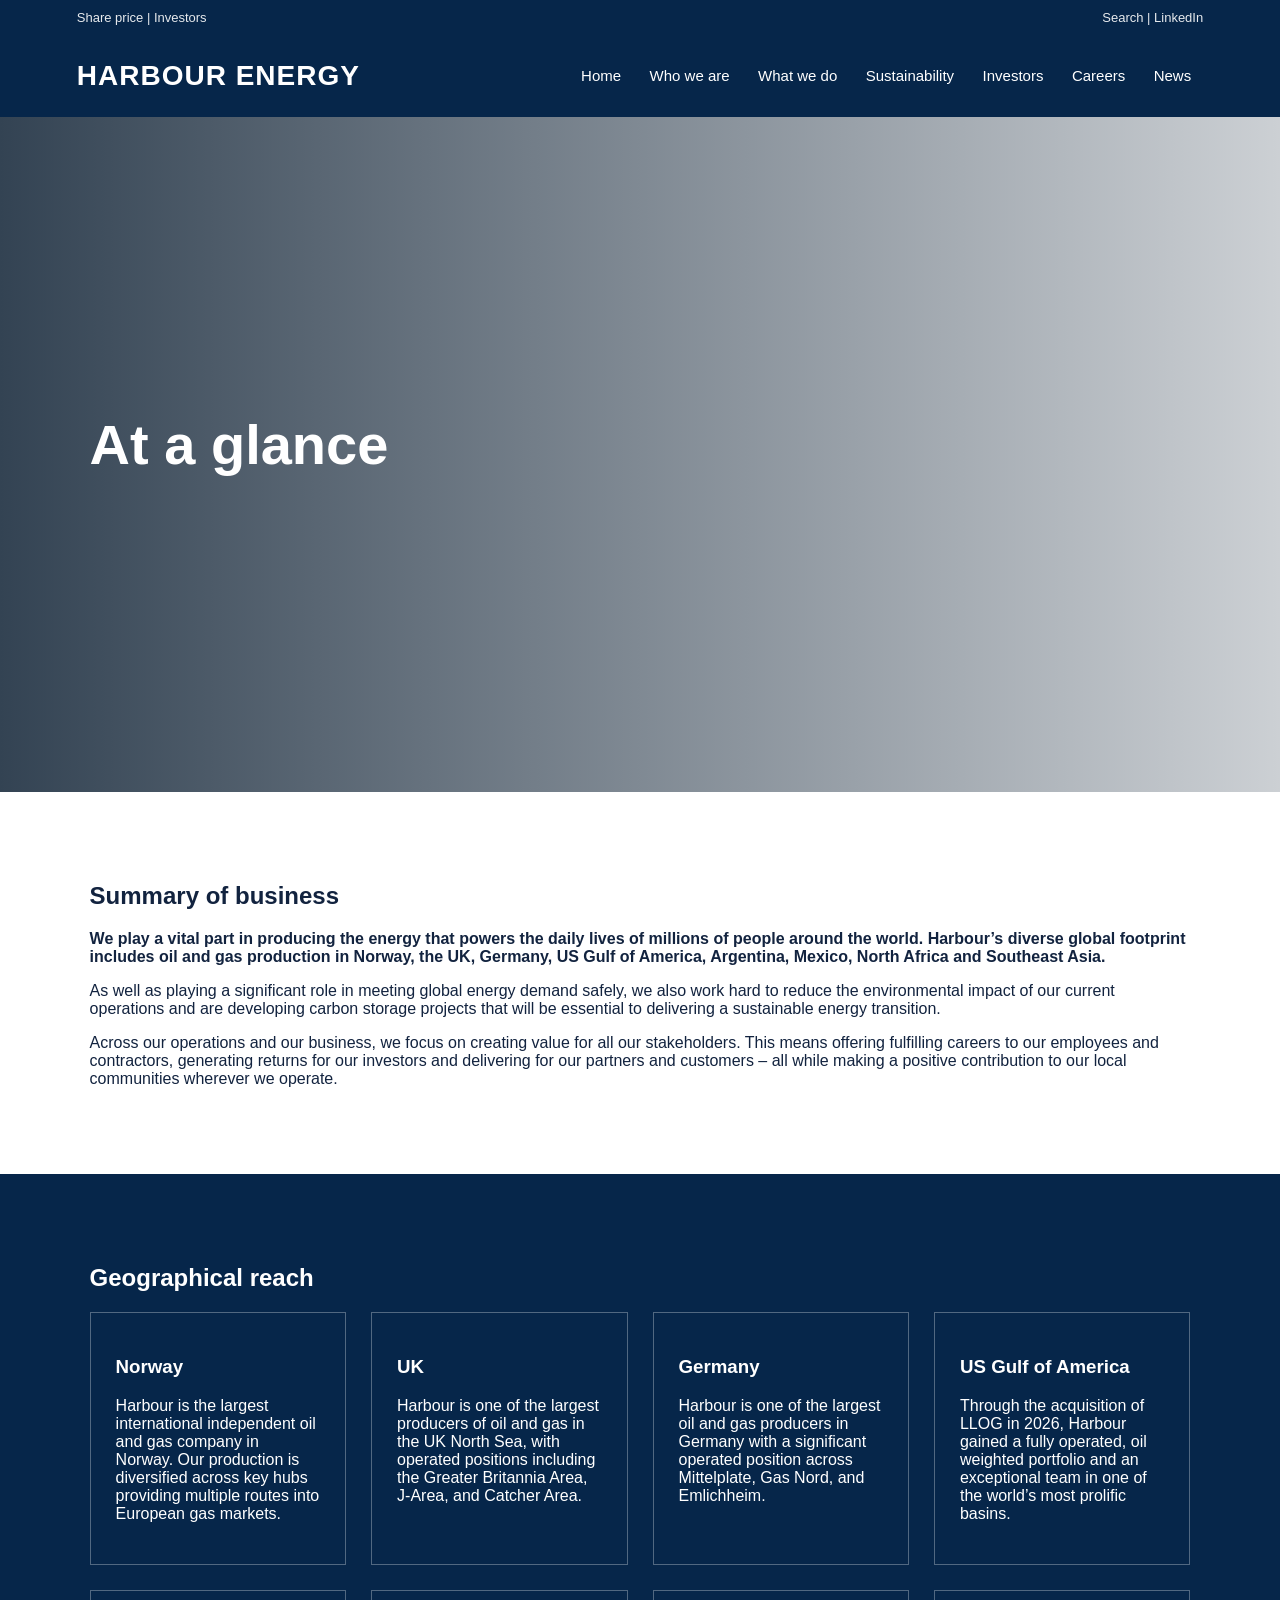
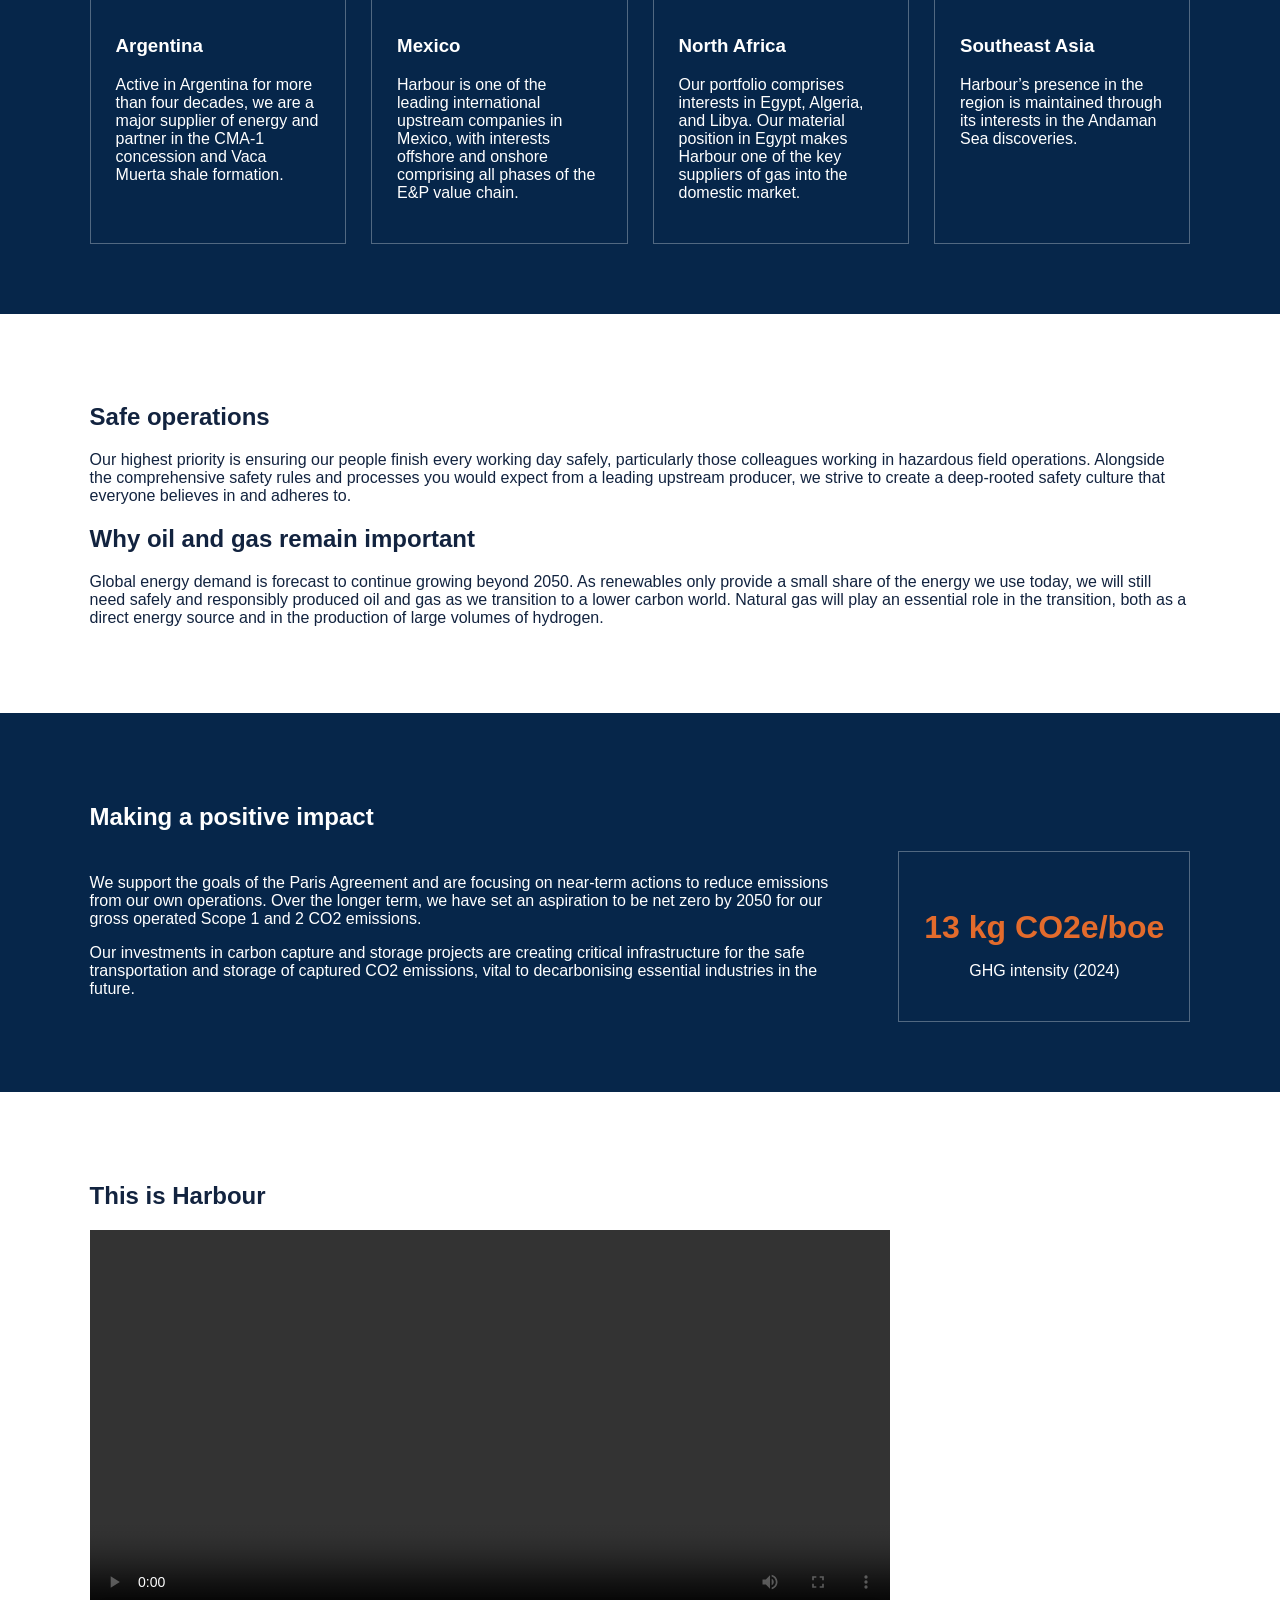
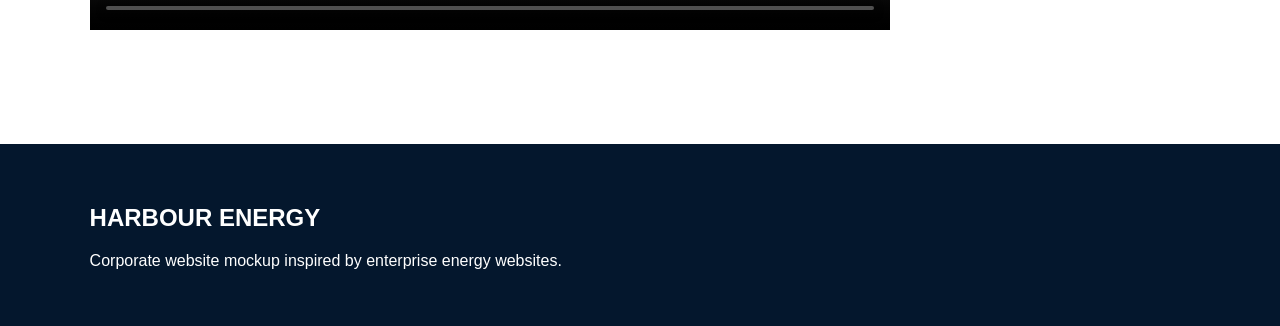
==== at-a-glance.html @ bc2ce564 "Create at-a-glance.html" ====
<!DOCTYPE html>
<html lang="en">
<head>
  <meta charset="UTF-8">
  <meta name="viewport" content="width=device-width, initial-scale=1.0">
  <title>At a glance - Harbour Energy</title>
  <link rel="stylesheet" href="style.css">
</head>

<body>

  <header>
    <div class="top">
      <div>Share price | Investors</div>
      <div>Search | LinkedIn</div>
    </div>
    <div class="nav">
      <div class="logo">HARBOUR ENERGY</div>
      <nav>
        <a href="index.html">Home</a>
        <a href="who-we-are.html">Who we are</a>
        <a href="#">What we do</a>
        <a href="#">Sustainability</a>
        <a href="#">Investors</a>
        <a href="#">Careers</a>
        <a href="#">News</a>
      </nav>
    </div>
  </header>

  <div class="hero">
    <div>
      <h1>At a glance</h1>
    </div>
  </div>

  <section>
    <h2>Summary of business</h2>
    <p><strong>We play a vital part in producing the energy that powers the daily lives of millions of people around the world. Harbour’s diverse global footprint includes oil and gas production in Norway, the UK, Germany, US Gulf of America, Argentina, Mexico, North Africa and Southeast Asia.</strong></p>
    <p>As well as playing a significant role in meeting global energy demand safely, we also work hard to reduce the environmental impact of our current operations and are developing carbon storage projects that will be essential to delivering a sustainable energy transition.</p>
    <p>Across our operations and our business, we focus on creating value for all our stakeholders. This means offering fulfilling careers to our employees and contractors, generating returns for our investors and delivering for our partners and customers – all while making a positive contribution to our local communities wherever we operate.</p>
  </section>

  <section class="dark">
    <h2>Geographical reach</h2>
    <div class="grid">
      <div class="stat">
        <h3>Norway</h3>
        <p>Harbour is the largest international independent oil and gas company in Norway. Our production is diversified across key hubs providing multiple routes into European gas markets.</p>
      </div>
      <div class="stat">
        <h3>UK</h3>
        <p>Harbour is one of the largest producers of oil and gas in the UK North Sea, with operated positions including the Greater Britannia Area, J-Area, and Catcher Area.</p>
      </div>
      <div class="stat">
        <h3>Germany</h3>
        <p>Harbour is one of the largest oil and gas producers in Germany with a significant operated position across Mittelplate, Gas Nord, and Emlichheim.</p>
      </div>
      <div class="stat">
        <h3>US Gulf of America</h3>
        <p>Through the acquisition of LLOG in 2026, Harbour gained a fully operated, oil weighted portfolio and an exceptional team in one of the world’s most prolific basins.</p>
      </div>
      <div class="stat">
        <h3>Argentina</h3>
        <p>Active in Argentina for more than four decades, we are a major supplier of energy and partner in the CMA-1 concession and Vaca Muerta shale formation.</p>
      </div>
      <div class="stat">
        <h3>Mexico</h3>
        <p>Harbour is one of the leading international upstream companies in Mexico, with interests offshore and onshore comprising all phases of the E&P value chain.</p>
      </div>
      <div class="stat">
        <h3>North Africa</h3>
        <p>Our portfolio comprises interests in Egypt, Algeria, and Libya. Our material position in Egypt makes Harbour one of the key suppliers of gas into the domestic market.</p>
      </div>
      <div class="stat">
        <h3>Southeast Asia</h3>
        <p>Harbour’s presence in the region is maintained through its interests in the Andaman Sea discoveries.</p>
      </div>
    </div>
  </section>

  <section>
    <h2>Safe operations</h2>
    <p>Our highest priority is ensuring our people finish every working day safely, particularly those colleagues working in hazardous field operations. Alongside the comprehensive safety rules and processes you would expect from a leading upstream producer, we strive to create a deep-rooted safety culture that everyone believes in and adheres to.</p>

    <h2>Why oil and gas remain important</h2>
    <p>Global energy demand is forecast to continue growing beyond 2050. As renewables only provide a small share of the energy we use today, we will still need safely and responsibly produced oil and gas as we transition to a lower carbon world. Natural gas will play an essential role in the transition, both as a direct energy source and in the production of large volumes of hydrogen.</p>
  </section>

  <section class="dark">
    <h2>Making a positive impact</h2>
    <div style="display: flex; gap: 40px; flex-wrap: wrap; align-items: center;">
      <div style="flex: 1; min-width: 300px;">
        <p>We support the goals of the Paris Agreement and are focusing on near-term actions to reduce emissions from our own operations. Over the longer term, we have set an aspiration to be net zero by 2050 for our gross operated Scope 1 and 2 CO2 emissions.</p>
        <p>Our investments in carbon capture and storage projects are creating critical infrastructure for the safe transportation and storage of captured CO2 emissions, vital to decarbonising essential industries in the future.</p>
      </div>
      <div class="stat" style="text-align: center;">
        <h3 style="font-size: 32px; color: #e36b2c; margin-bottom: 5px;">13 kg CO2e/boe</h3>
        <p>GHG intensity (2024)</p>
      </div>
    </div>
  </section>

  <section>
    <h2>This is Harbour</h2>
    <div style="margin-bottom: 40px; max-width: 800px;">
      <video width="100%" controls>
        <source src="https://player.vimeo.com/progressive_redirect/playback/1083546969/rendition/720p/file.mp4" type="video/mp4">
        Your browser does not support the video tag.
      </video>
    </div>
  </section>

  <footer>
    <h2>HARBOUR ENERGY</h2>
    <p>Corporate website mockup inspired by enterprise energy websites.</p>
  </footer>

</body>
</html>
---- style.css ----
* {
  box-sizing: border-box;
}

body {
  margin: 0;
  font-family: Arial, Helvetica, sans-serif;
  color: #12233f;
  background: #fff;
}

header {
  background: #06264a;
  color: white;
}

.top {
  padding: 10px 6%;
  font-size: 13px;
  display: flex;
  justify-content: space-between;
  opacity: .9;
}

.nav {
  display: flex;
  align-items: center;
  justify-content: space-between;
  padding: 25px 6%;
}

.logo {
  font-size: 28px;
  font-weight: 700;
  letter-spacing: 1px;
}

nav a {
  color: white;
  text-decoration: none;
  margin: 0 12px;
  font-size: 15px;
}

.hero {
  height: 75vh;
  background: linear-gradient(90deg, rgba(0,20,40,.8), rgba(0,20,40,.2)), url('https://images.unsplash.com/photo-1565793298595-6a879b1d9492?auto=format&fit=crop&w=1600&q=80') center/cover;
  display: flex;
  align-items: center;
  padding: 0 7%;
  color: white;
}

.hero h1 {
  font-size: 56px;
  max-width: 700px;
  margin: 0 0 20px;
}

.hero p {
  font-size: 21px;
  max-width: 650px;
  line-height: 1.5;
}

.btn {
  display: inline-block;
  background: #e36b2c;
  color: white;
  padding: 14px 28px;
  margin-top: 20px;
  text-decoration: none;
}

section {
  padding: 70px 7%;
}

.grid {
  display: grid;
  grid-template-columns: repeat(auto-fit, minmax(220px, 1fr));
  gap: 25px;
}

.card {
  background: #f3f5f7;
  padding: 30px;
  min-height: 180px;
}

.card h3 {
  margin-top: 0;
}

.dark {
  background: #06264a;
  color: white;
}

.stats {
  display: grid;
  grid-template-columns: repeat(auto-fit, minmax(180px, 1fr));
  gap: 20px;
}

.stat {
  padding: 25px;
  border: 1px solid rgba(255, 255, 255, .3);
}

footer {
  background: #04172d;
  color: white;
  padding: 40px 7%;
}

/* Mobile Responsiveness */
@media(max-width: 900px) {
  nav {
    display: none;
  }
  .hero h1 {
    font-size: 38px;
  }
}
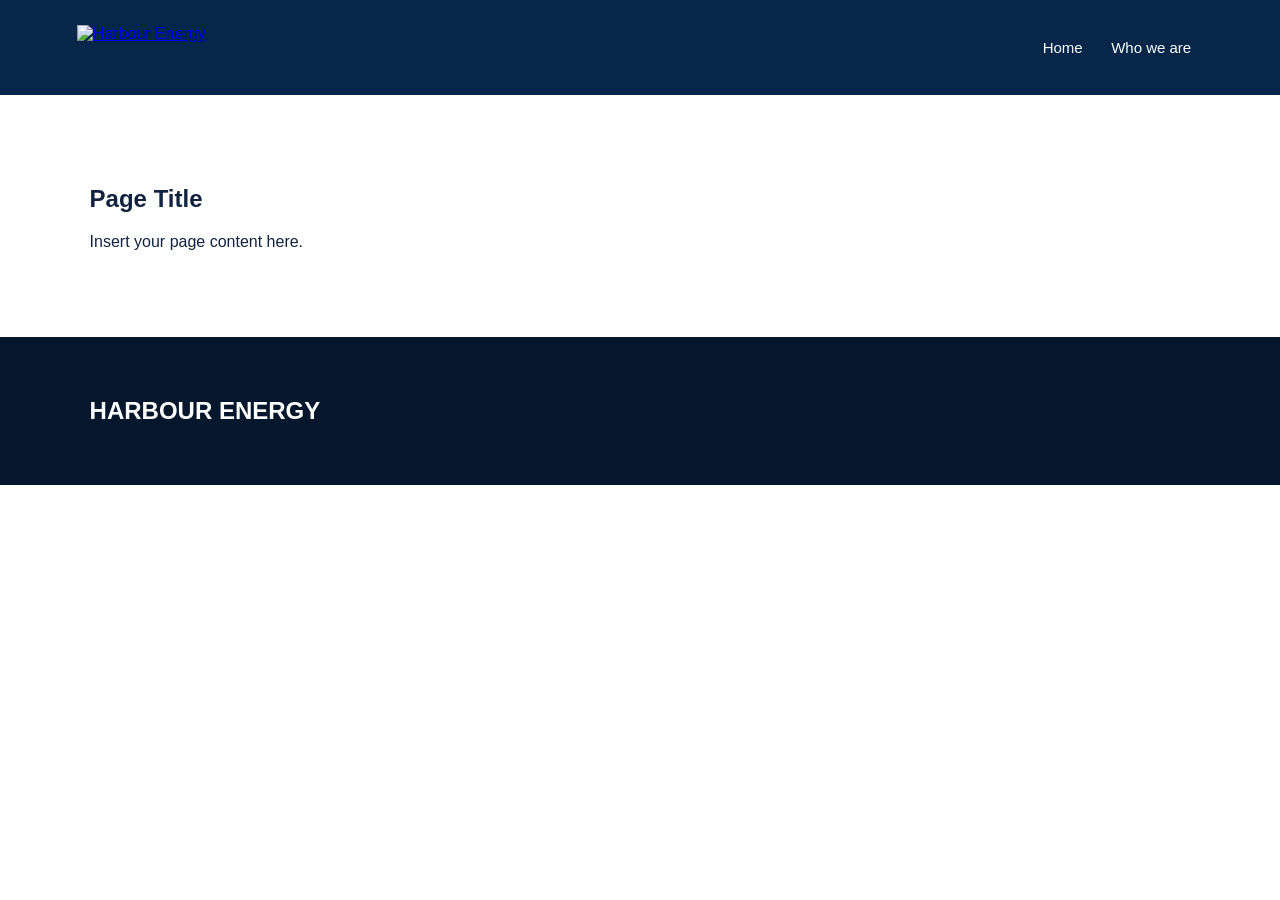
==== commit 503a0dde: "Update at-a-glance.html" ====
--- a/at-a-glance.html
+++ b/at-a-glance.html
@@ -2,119 +2,23 @@
 <html lang="en">
 <head>
   <meta charset="UTF-8">
-  <meta name="viewport" content="width=device-width, initial-scale=1.0">
-  <title>At a glance - Harbour Energy</title>
+  <title>Page Title - Harbour Energy</title>
   <link rel="stylesheet" href="style.css">
 </head>
-
 <body>
-
   <header>
-    <div class="top">
-      <div>Share price | Investors</div>
-      <div>Search | LinkedIn</div>
-    </div>
     <div class="nav">
-      <div class="logo">HARBOUR ENERGY</div>
+      <div class="logo"><a href="index.html"><img src="HE LOGO.png" alt="Harbour Energy"></a></div>
       <nav>
         <a href="index.html">Home</a>
         <a href="who-we-are.html">Who we are</a>
-        <a href="#">What we do</a>
-        <a href="#">Sustainability</a>
-        <a href="#">Investors</a>
-        <a href="#">Careers</a>
-        <a href="#">News</a>
       </nav>
     </div>
   </header>
-
-  <div class="hero">
-    <div>
-      <h1>At a glance</h1>
-    </div>
-  </div>
-
   <section>
-    <h2>Summary of business</h2>
-    <p><strong>We play a vital part in producing the energy that powers the daily lives of millions of people around the world. Harbour’s diverse global footprint includes oil and gas production in Norway, the UK, Germany, US Gulf of America, Argentina, Mexico, North Africa and Southeast Asia.</strong></p>
-    <p>As well as playing a significant role in meeting global energy demand safely, we also work hard to reduce the environmental impact of our current operations and are developing carbon storage projects that will be essential to delivering a sustainable energy transition.</p>
-    <p>Across our operations and our business, we focus on creating value for all our stakeholders. This means offering fulfilling careers to our employees and contractors, generating returns for our investors and delivering for our partners and customers – all while making a positive contribution to our local communities wherever we operate.</p>
+    <h1>Page Title</h1>
+    <p>Insert your page content here.</p>
   </section>
-
-  <section class="dark">
-    <h2>Geographical reach</h2>
-    <div class="grid">
-      <div class="stat">
-        <h3>Norway</h3>
-        <p>Harbour is the largest international independent oil and gas company in Norway. Our production is diversified across key hubs providing multiple routes into European gas markets.</p>
-      </div>
-      <div class="stat">
-        <h3>UK</h3>
-        <p>Harbour is one of the largest producers of oil and gas in the UK North Sea, with operated positions including the Greater Britannia Area, J-Area, and Catcher Area.</p>
-      </div>
-      <div class="stat">
-        <h3>Germany</h3>
-        <p>Harbour is one of the largest oil and gas producers in Germany with a significant operated position across Mittelplate, Gas Nord, and Emlichheim.</p>
-      </div>
-      <div class="stat">
-        <h3>US Gulf of America</h3>
-        <p>Through the acquisition of LLOG in 2026, Harbour gained a fully operated, oil weighted portfolio and an exceptional team in one of the world’s most prolific basins.</p>
-      </div>
-      <div class="stat">
-        <h3>Argentina</h3>
-        <p>Active in Argentina for more than four decades, we are a major supplier of energy and partner in the CMA-1 concession and Vaca Muerta shale formation.</p>
-      </div>
-      <div class="stat">
-        <h3>Mexico</h3>
-        <p>Harbour is one of the leading international upstream companies in Mexico, with interests offshore and onshore comprising all phases of the E&P value chain.</p>
-      </div>
-      <div class="stat">
-        <h3>North Africa</h3>
-        <p>Our portfolio comprises interests in Egypt, Algeria, and Libya. Our material position in Egypt makes Harbour one of the key suppliers of gas into the domestic market.</p>
-      </div>
-      <div class="stat">
-        <h3>Southeast Asia</h3>
-        <p>Harbour’s presence in the region is maintained through its interests in the Andaman Sea discoveries.</p>
-      </div>
-    </div>
-  </section>
-
-  <section>
-    <h2>Safe operations</h2>
-    <p>Our highest priority is ensuring our people finish every working day safely, particularly those colleagues working in hazardous field operations. Alongside the comprehensive safety rules and processes you would expect from a leading upstream producer, we strive to create a deep-rooted safety culture that everyone believes in and adheres to.</p>
-
-    <h2>Why oil and gas remain important</h2>
-    <p>Global energy demand is forecast to continue growing beyond 2050. As renewables only provide a small share of the energy we use today, we will still need safely and responsibly produced oil and gas as we transition to a lower carbon world. Natural gas will play an essential role in the transition, both as a direct energy source and in the production of large volumes of hydrogen.</p>
-  </section>
-
-  <section class="dark">
-    <h2>Making a positive impact</h2>
-    <div style="display: flex; gap: 40px; flex-wrap: wrap; align-items: center;">
-      <div style="flex: 1; min-width: 300px;">
-        <p>We support the goals of the Paris Agreement and are focusing on near-term actions to reduce emissions from our own operations. Over the longer term, we have set an aspiration to be net zero by 2050 for our gross operated Scope 1 and 2 CO2 emissions.</p>
-        <p>Our investments in carbon capture and storage projects are creating critical infrastructure for the safe transportation and storage of captured CO2 emissions, vital to decarbonising essential industries in the future.</p>
-      </div>
-      <div class="stat" style="text-align: center;">
-        <h3 style="font-size: 32px; color: #e36b2c; margin-bottom: 5px;">13 kg CO2e/boe</h3>
-        <p>GHG intensity (2024)</p>
-      </div>
-    </div>
-  </section>
-
-  <section>
-    <h2>This is Harbour</h2>
-    <div style="margin-bottom: 40px; max-width: 800px;">
-      <video width="100%" controls>
-        <source src="https://player.vimeo.com/progressive_redirect/playback/1083546969/rendition/720p/file.mp4" type="video/mp4">
-        Your browser does not support the video tag.
-      </video>
-    </div>
-  </section>
-
-  <footer>
-    <h2>HARBOUR ENERGY</h2>
-    <p>Corporate website mockup inspired by enterprise energy websites.</p>
-  </footer>
-
+  <footer><h2>HARBOUR ENERGY</h2></footer>
 </body>
 </html>
--- a/style.css
+++ b/style.css
@@ -1,125 +1,19 @@
-* {
-  box-sizing: border-box;
-}
-
-body {
-  margin: 0;
-  font-family: Arial, Helvetica, sans-serif;
-  color: #12233f;
-  background: #fff;
-}
-
-header {
-  background: #06264a;
-  color: white;
-}
-
-.top {
-  padding: 10px 6%;
-  font-size: 13px;
-  display: flex;
-  justify-content: space-between;
-  opacity: .9;
-}
-
-.nav {
-  display: flex;
-  align-items: center;
-  justify-content: space-between;
-  padding: 25px 6%;
-}
-
-.logo {
-  font-size: 28px;
-  font-weight: 700;
-  letter-spacing: 1px;
-}
-
-nav a {
-  color: white;
-  text-decoration: none;
-  margin: 0 12px;
-  font-size: 15px;
-}
-
-.hero {
-  height: 75vh;
-  background: linear-gradient(90deg, rgba(0,20,40,.8), rgba(0,20,40,.2)), url('https://images.unsplash.com/photo-1565793298595-6a879b1d9492?auto=format&fit=crop&w=1600&q=80') center/cover;
-  display: flex;
-  align-items: center;
-  padding: 0 7%;
-  color: white;
-}
-
-.hero h1 {
-  font-size: 56px;
-  max-width: 700px;
-  margin: 0 0 20px;
-}
-
-.hero p {
-  font-size: 21px;
-  max-width: 650px;
-  line-height: 1.5;
-}
-
-.btn {
-  display: inline-block;
-  background: #e36b2c;
-  color: white;
-  padding: 14px 28px;
-  margin-top: 20px;
-  text-decoration: none;
-}
-
-section {
-  padding: 70px 7%;
-}
-
-.grid {
-  display: grid;
-  grid-template-columns: repeat(auto-fit, minmax(220px, 1fr));
-  gap: 25px;
-}
-
-.card {
-  background: #f3f5f7;
-  padding: 30px;
-  min-height: 180px;
-}
-
-.card h3 {
-  margin-top: 0;
-}
-
-.dark {
-  background: #06264a;
-  color: white;
-}
-
-.stats {
-  display: grid;
-  grid-template-columns: repeat(auto-fit, minmax(180px, 1fr));
-  gap: 20px;
-}
-
-.stat {
-  padding: 25px;
-  border: 1px solid rgba(255, 255, 255, .3);
-}
-
-footer {
-  background: #04172d;
-  color: white;
-  padding: 40px 7%;
-}
-
-/* Mobile Responsiveness */
-@media(max-width: 900px) {
-  nav {
-    display: none;
-  }
-  .hero h1 {
-    font-size: 38px;
-  }
-}
+* { box-sizing: border-box; }
+body { margin: 0; font-family: Arial, Helvetica, sans-serif; color: #12233f; background: #fff; }
+header { background: #06264a; color: white; }
+.top { padding: 10px 6%; font-size: 13px; display: flex; justify-content: space-between; opacity: .9; }
+.nav { display: flex; align-items: center; justify-content: space-between; padding: 25px 6%; }
+.logo img { height: 45px; width: auto; display: block; }
+nav a { color: white; text-decoration: none; margin: 0 12px; font-size: 15px; }
+nav a[aria-current="page"] { border-bottom: 2px solid #e36b2c; padding-bottom: 5px; }
+.hero { height: 75vh; background: linear-gradient(90deg,rgba(0,20,40,.8),rgba(0,20,40,.2)), url('https://images.unsplash.com/photo-1565793298595-6a879b1d9492?auto=format&fit=crop&w=1600&q=80') center/cover; display: flex; align-items: center; padding: 0 7%; color: white; }
+.hero h1 { font-size: 56px; max-width: 700px; margin: 0 0 20px; }
+.hero p { font-size: 21px; max-width: 650px; line-height: 1.5; }
+.btn { display: inline-block; background: #e36b2c; color: white; padding: 14px 28px; margin-top: 20px; text-decoration: none; }
+section { padding: 70px 7%; }
+.grid { display: grid; grid-template-columns: repeat(auto-fit, minmax(220px, 1fr)); gap: 25px; }
+.card { background: #f3f5f7; padding: 30px; min-height: 180px; }
+.dark { background: #06264a; color: white; }
+.stat { padding: 25px; border: 1px solid rgba(255, 255, 255, .3); }
+footer { background: #04172d; color: white; padding: 40px 7%; }
+@media(max-width: 900px) { nav { display: none; } .hero h1 { font-size: 38px; } }
